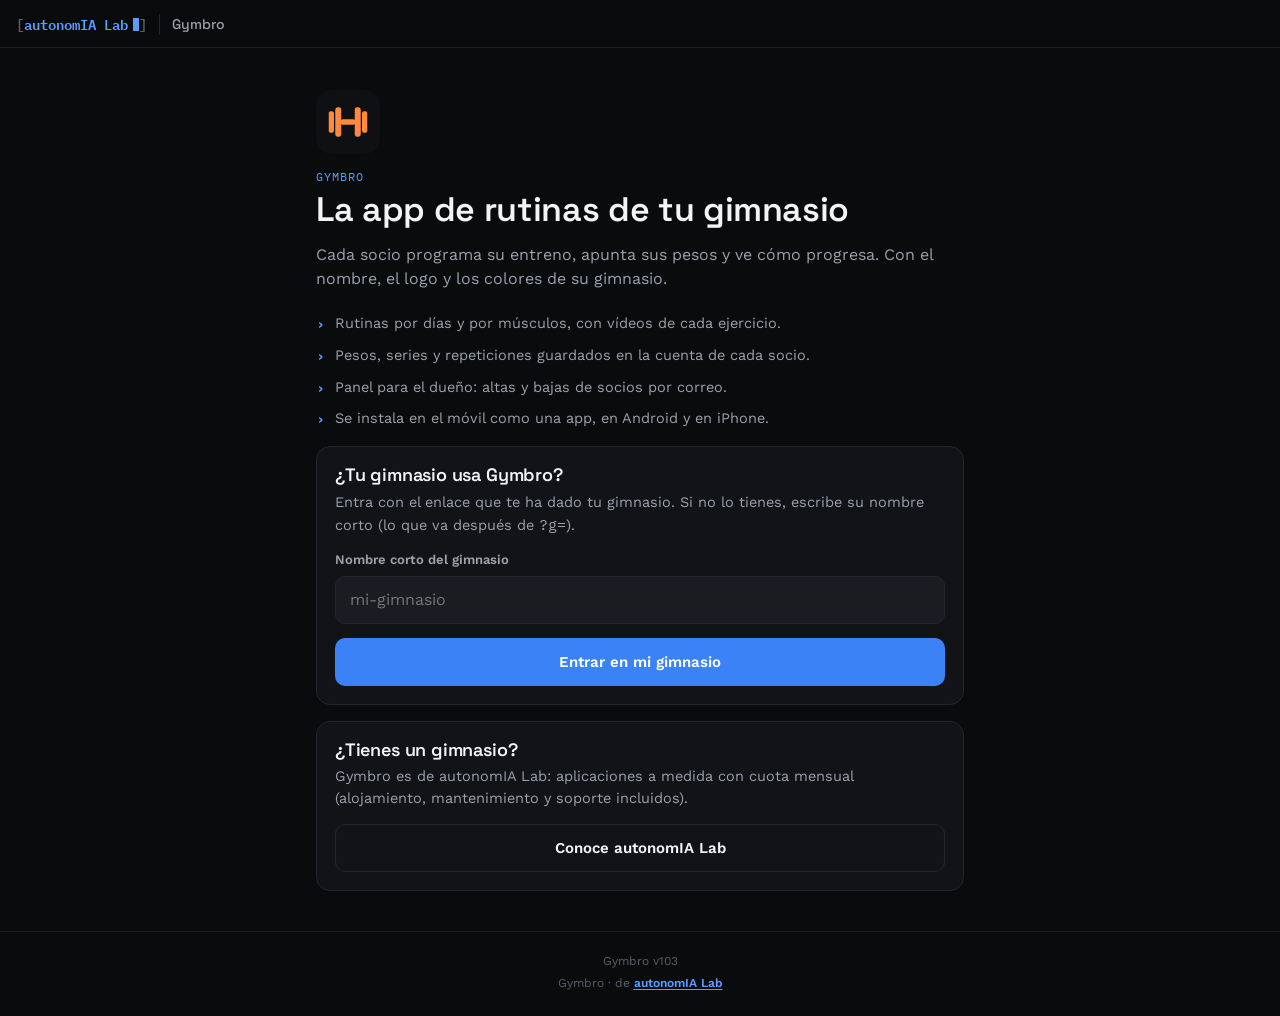
==== inicio/index.html @ 168853ab "Gymbro v103: la dirección principal abre la página de Gymbro Sin ?g= la app ya no abre War300: si el" ====
<!DOCTYPE html>
<html lang="es">
<head>
<meta charset="UTF-8">
<meta name="viewport" content="width=device-width, initial-scale=1.0, viewport-fit=cover">
<meta name="theme-color" content="#0a0b0d">
<meta name="color-scheme" content="dark">
<title>Gymbro · autonomIA Lab</title>
<meta name="description" content="Gymbro: la app de rutinas de tu gimnasio. De autonomIA Lab.">
<link rel="manifest" href="/manifest.json">
<link rel="icon" type="image/png" sizes="192x192" href="/icons/gymbro-192.png">
<link rel="apple-touch-icon" href="/icons/gymbro-192.png">
<link rel="stylesheet" href="/plataforma/plataforma.css?v=103">
<style>
  .portada{ display:flex; flex-direction:column; gap:14px; padding:18px 0 6px; }
  .portada img{ width:64px; height:64px; border-radius:16px; }
  .portada h1{ font-size:34px; }
  .portada .sub{ margin-top:0; font-size:16px; }
  .puntos{ display:flex; flex-direction:column; gap:10px; list-style:none; }
  .puntos li{ display:flex; gap:10px; color:var(--text-dim); font-size:14.5px; }
  .puntos li::before{ content:"›"; color:var(--blue-bright); font-family:var(--font-mono); font-weight:600; }
  .caja h2{ margin-bottom:6px; }
  .caja p{ color:var(--text-dim); font-size:14.5px; }
  .caja .form{ margin-top:14px; }
</style>
</head>
<body>

<!-- PÁGINA DE GYMBRO (v103): lo que se ve al abrir gymbro.autonomialab.es sin
     ?g= y sin ningún gimnasio guardado en el móvil. Estilo de autonomIA Lab. -->
<header class="cab">
  <a class="marca" href="https://www.autonomialab.es" target="_blank" rel="noopener" aria-label="autonomIA Lab">autonomIA Lab<span class="cursor" aria-hidden="true"></span></a>
  <span class="cab-producto">Gymbro</span>
</header>

<main class="app">
  <section class="vista">
    <div class="portada">
      <img src="/icons/gymbro-192.png" alt="">
      <p class="eti">Gymbro</p>
      <h1>La app de rutinas de tu gimnasio</h1>
      <p class="sub">Cada socio programa su entreno, apunta sus pesos y ve cómo progresa. Con el nombre, el logo y los colores de su gimnasio.</p>
    </div>
    <ul class="puntos">
      <li>Rutinas por días y por músculos, con vídeos de cada ejercicio.</li>
      <li>Pesos, series y repeticiones guardados en la cuenta de cada socio.</li>
      <li>Panel para el dueño: altas y bajas de socios por correo.</li>
      <li>Se instala en el móvil como una app, en Android y en iPhone.</li>
    </ul>

    <div class="caja">
      <h2>¿Tu gimnasio usa Gymbro?</h2>
      <p>Entra con el enlace que te ha dado tu gimnasio. Si no lo tienes, escribe su nombre corto (lo que va después de <span class="mono">?g=</span>).</p>
      <form class="form" id="fGimnasio" novalidate>
        <label class="campo"><span>Nombre corto del gimnasio</span><input id="gSlug" maxlength="40" autocapitalize="off" autocomplete="off" spellcheck="false" placeholder="mi-gimnasio"></label>
        <p class="error" id="gError" role="alert" hidden></p>
        <button class="btn btn-azul" type="submit" id="gIr">Entrar en mi gimnasio</button>
      </form>
    </div>

    <div class="caja">
      <h2>¿Tienes un gimnasio?</h2>
      <p>Gymbro es de autonomIA Lab: aplicaciones a medida con cuota mensual (alojamiento, mantenimiento y soporte incluidos).</p>
      <div class="form"><a class="btn btn-borde" href="https://www.autonomialab.es" target="_blank" rel="noopener">Conoce autonomIA Lab</a></div>
    </div>
  </section>
</main>

<footer class="pie">
  <span id="pVersion"></span>
  <a href="https://www.autonomialab.es" target="_blank" rel="noopener">Gymbro · de <b>autonomIA Lab</b></a>
</footer>

<script>
const VERSION = 103;
const API_URL = 'https://dorunbacwnkwdatfscri.supabase.co/rest/v1/rpc/';
const API_KEY = 'sb_publishable_PK12CcvGBEZsFT9lsLpSIA_IsP-v8iS';
const $ = id => document.getElementById(id);
$('pVersion').textContent = 'Gymbro v' + VERSION;

// Comprueba que el gimnasio existe antes de abrirlo (así no se llega a una
// app con «Este enlace no es válido»).
$('fGimnasio').addEventListener('submit', async ev => {
  ev.preventDefault();
  const slug = $('gSlug').value.trim().toLowerCase().replace(/\s+/g, '-').replace(/\.+$/, '');
  const err = $('gError'); err.hidden = true;
  if(!/^[a-z0-9][a-z0-9-]{1,39}$/.test(slug)){ err.textContent = 'Escribe el nombre corto tal como viene en el enlace (letras, números y guiones).'; err.hidden = false; return; }
  $('gIr').disabled = true;
  try{
    const res = await fetch(API_URL + 'negocio_gymbro', { method: 'POST',
      headers: { 'apikey': API_KEY, 'Content-Type': 'application/json' }, body: JSON.stringify({ p_slug: slug }) });
    if(!res.ok) throw new Error('NO');
    location.href = '/?g=' + encodeURIComponent(slug);
  }catch(e){
    err.textContent = 'No encontramos ese gimnasio. Revisa el enlace que te dieron o pregunta en tu gimnasio.'; err.hidden = false;
    $('gIr').disabled = false;
  }
});
</script>
</body>
</html>
---- plataforma/plataforma.css ----
/* =====================================================================
   PLATAFORMA DE GYMBRO (v102) · estilo de autonomIA Lab (copiado de la plataforma de MultiBar)
   Mismos colores y letras que la web de autonomIA Lab (repositorio
   AutonomIA-Lab, src/app/globals.css): fondo casi negro, acento azul,
   Space Grotesk (títulos), Work Sans (texto) e IBM Plex Mono (números y
   marca). Las letras están guardadas en la web (plataforma/fuentes/, licencia
   SIL OFL; nada se carga de Google). Móvil primero.
   ===================================================================== */
@font-face{ font-family:"Space Grotesk"; font-weight:500; font-display:swap; src:url(fuentes/space-grotesk-500-latin.woff2) format("woff2"); unicode-range:U+0000-00FF,U+0131,U+0152-0153,U+02BB-02BC,U+02C6,U+02DA,U+02DC,U+2000-206F,U+20AC,U+2122,U+2191,U+2193,U+2212,U+2215,U+FEFF,U+FFFD; }
@font-face{ font-family:"Space Grotesk"; font-weight:500; font-display:swap; src:url(fuentes/space-grotesk-500-latin-ext.woff2) format("woff2"); unicode-range:U+0100-02AF,U+0304,U+0308,U+0329,U+1E00-1E9F,U+1EF2-1EFF,U+2020,U+20A0-20AB,U+20AD-20C0,U+2113,U+2C60-2C7F,U+A720-A7FF; }
@font-face{ font-family:"Space Grotesk"; font-weight:600; font-display:swap; src:url(fuentes/space-grotesk-600-latin.woff2) format("woff2"); unicode-range:U+0000-00FF,U+0131,U+0152-0153,U+02BB-02BC,U+02C6,U+02DA,U+02DC,U+2000-206F,U+20AC,U+2122,U+2191,U+2193,U+2212,U+2215,U+FEFF,U+FFFD; }
@font-face{ font-family:"Space Grotesk"; font-weight:600; font-display:swap; src:url(fuentes/space-grotesk-600-latin-ext.woff2) format("woff2"); unicode-range:U+0100-02AF,U+0304,U+0308,U+0329,U+1E00-1E9F,U+1EF2-1EFF,U+2020,U+20A0-20AB,U+20AD-20C0,U+2113,U+2C60-2C7F,U+A720-A7FF; }
@font-face{ font-family:"Work Sans"; font-weight:400; font-display:swap; src:url(fuentes/work-sans-400-latin.woff2) format("woff2"); unicode-range:U+0000-00FF,U+0131,U+0152-0153,U+02BB-02BC,U+02C6,U+02DA,U+02DC,U+2000-206F,U+20AC,U+2122,U+2191,U+2193,U+2212,U+2215,U+FEFF,U+FFFD; }
@font-face{ font-family:"Work Sans"; font-weight:400; font-display:swap; src:url(fuentes/work-sans-400-latin-ext.woff2) format("woff2"); unicode-range:U+0100-02AF,U+0304,U+0308,U+0329,U+1E00-1E9F,U+1EF2-1EFF,U+2020,U+20A0-20AB,U+20AD-20C0,U+2113,U+2C60-2C7F,U+A720-A7FF; }
@font-face{ font-family:"Work Sans"; font-weight:600; font-display:swap; src:url(fuentes/work-sans-600-latin.woff2) format("woff2"); unicode-range:U+0000-00FF,U+0131,U+0152-0153,U+02BB-02BC,U+02C6,U+02DA,U+02DC,U+2000-206F,U+20AC,U+2122,U+2191,U+2193,U+2212,U+2215,U+FEFF,U+FFFD; }
@font-face{ font-family:"Work Sans"; font-weight:600; font-display:swap; src:url(fuentes/work-sans-600-latin-ext.woff2) format("woff2"); unicode-range:U+0100-02AF,U+0304,U+0308,U+0329,U+1E00-1E9F,U+1EF2-1EFF,U+2020,U+20A0-20AB,U+20AD-20C0,U+2113,U+2C60-2C7F,U+A720-A7FF; }
@font-face{ font-family:"IBM Plex Mono"; font-weight:400; font-display:swap; src:url(fuentes/ibm-plex-mono-400-latin.woff2) format("woff2"); }
@font-face{ font-family:"IBM Plex Mono"; font-weight:600; font-display:swap; src:url(fuentes/ibm-plex-mono-600-latin.woff2) format("woff2"); }

:root{
  --bg:#0a0b0d; --surface:#121317; --surface-2:#1a1c22; --surface-3:#212329;
  --border:#24262e; --border-soft:#1c1e24;
  --text:#f3f4f6; --text-dim:#9ba1ae; --text-faint:#5c606c;
  --blue:#3b82f6; --blue-bright:#5b9cff; --blue-soft:#132342; --blue-line:#1e3a63;
  --green:#22c55e; --green-soft:#0f2a1b; --red:#ef4444; --red-soft:#2a1213; --amber:#f5a623;
  --font-titulo:"Space Grotesk", system-ui, sans-serif;
  --font-cuerpo:"Work Sans", system-ui, sans-serif;
  --font-mono:"IBM Plex Mono", ui-monospace, monospace;
  color-scheme:dark;
}
*, *::before, *::after{ box-sizing:border-box; margin:0; padding:0; -webkit-tap-highlight-color:transparent; }
html{ background:var(--bg); }
body{ min-height:100vh; background:var(--bg); color:var(--text); font:15px/1.5 var(--font-cuerpo); -webkit-font-smoothing:antialiased; overflow-x:hidden; display:flex; flex-direction:column; }
h1, h2, h3{ font-family:var(--font-titulo); font-weight:600; line-height:1.15; letter-spacing:-.01em; }
h1{ font-size:28px; }
h2{ font-size:18px; }
a{ color:inherit; text-decoration:none; }
:focus-visible{ outline:2px solid var(--blue-bright); outline-offset:2px; }
::selection{ background:var(--blue-soft); color:#fff; }
[hidden]{ display:none !important; }
.mono{ font-family:var(--font-mono); }

/* Cabecera: [autonomIA Lab]▌  MultiBar          Salir */
.cab{ position:sticky; top:0; z-index:20; display:flex; align-items:center; gap:12px; padding:14px max(16px, env(safe-area-inset-left)) 12px; padding-top:max(14px, env(safe-area-inset-top)); background:rgba(10,11,13,.92); backdrop-filter:blur(8px); -webkit-backdrop-filter:blur(8px); border-bottom:1px solid var(--border-soft); }
.marca{ font-family:var(--font-mono); font-size:.86rem; font-weight:600; color:var(--blue-bright); white-space:nowrap; }
.marca::before{ content:"["; color:var(--text-faint); }
.marca::after{ content:"]"; color:var(--text-faint); }
.cursor{ display:inline-block; width:6px; height:13px; margin-left:5px; vertical-align:-1px; background:var(--blue-bright); animation:parpadeo 1.1s steps(1) infinite; }
@keyframes parpadeo{ 0%, 49%{ opacity:1; } 50%, 100%{ opacity:0; } }
.cab-producto{ font-family:var(--font-titulo); font-weight:500; font-size:14px; color:var(--text-dim); padding-left:12px; border-left:1px solid var(--border); }
.cab-salir{ margin-left:auto; background:none; border:1px solid var(--border); color:var(--text-dim); border-radius:999px; padding:7px 14px; font:inherit; font-size:13px; cursor:pointer; min-height:36px; }
.cab-salir:active{ background:var(--surface-2); }

.app{ flex:1; width:100%; max-width:680px; margin:0 auto; padding:24px 16px 40px; }
.vista{ display:flex; flex-direction:column; gap:16px; }
.eti{ font-family:var(--font-mono); font-size:12px; letter-spacing:.08em; text-transform:uppercase; color:var(--blue-bright); }
.eti + h1{ margin-top:-10px; }
.sub{ color:var(--text-dim); font-size:14.5px; margin-top:-6px; }
.titulo-fila{ display:flex; align-items:flex-end; justify-content:space-between; gap:12px; }
.titulo-fila .eti + h1{ margin-top:2px; }
.volver{ align-self:flex-start; background:none; border:0; color:var(--text-dim); font:inherit; font-size:14px; padding:6px 0; cursor:pointer; }

/* Cajas, campos y botones */
.caja{ background:var(--surface); border:1px solid var(--border); border-radius:14px; padding:18px; }
.form{ display:flex; flex-direction:column; gap:14px; }
.campo{ display:flex; flex-direction:column; gap:6px; font-size:13px; font-weight:600; color:var(--text-dim); }
.campo i{ font-style:normal; font-weight:400; color:var(--text-faint); }
.campo input, .campo select{ width:100%; min-height:48px; background:var(--surface-2); border:1px solid var(--border); border-radius:10px; color:var(--text); font:inherit; font-size:16px; font-weight:400; padding:0 14px; }
.campo select{ appearance:none; -webkit-appearance:none; background-image:linear-gradient(45deg, transparent 50%, var(--text-dim) 50%), linear-gradient(135deg, var(--text-dim) 50%, transparent 50%); background-position:calc(100% - 20px) 21px, calc(100% - 15px) 21px; background-size:5px 5px; background-repeat:no-repeat; padding-right:36px; }
.campo input:focus, .campo select:focus{ outline:none; border-color:var(--blue); box-shadow:0 0 0 3px rgba(59,130,246,.25); }
.campo small{ font-weight:400; font-size:12.5px; color:var(--text-faint); line-height:1.4; }
.campo small.mono{ color:var(--blue-bright); overflow-wrap:anywhere; }
.btn{ display:inline-flex; align-items:center; justify-content:center; gap:8px; min-height:48px; padding:0 20px; border-radius:10px; border:1px solid transparent; font:inherit; font-weight:600; font-size:15px; cursor:pointer; text-align:center; }
.btn:disabled{ opacity:.5; cursor:default; }
.btn-azul{ background:var(--blue); color:#fff; }
.btn-azul:active{ background:#2f6fdb; }
.btn-borde{ background:transparent; border-color:var(--border); color:var(--text); }
.btn-borde:active{ background:var(--surface-2); }
.btn-rojo{ background:transparent; border-color:rgba(239,68,68,.45); color:#ff7b7b; }
.btn-rojo.lleno{ background:var(--red); border-color:var(--red); color:#fff; }
.btn-peq{ min-height:40px; padding:0 14px; font-size:14px; }
.enlace{ background:none; border:0; color:var(--blue-bright); font:inherit; font-size:14px; padding:6px 0; cursor:pointer; align-self:center; }
.error{ color:#ff8a8a; font-size:14px; background:var(--red-soft); border:1px solid rgba(239,68,68,.3); border-radius:10px; padding:10px 12px; }
.ok{ color:#7ee2a2; font-size:14px; background:var(--green-soft); border:1px solid rgba(34,197,94,.3); border-radius:10px; padding:10px 12px; }

/* Resumen y lista de bares */
.resumen{ display:grid; grid-template-columns:repeat(3, 1fr); gap:8px; }
.dato{ background:var(--surface); border:1px solid var(--border); border-radius:12px; padding:12px; min-width:0; }
.dato b{ display:block; font-family:var(--font-mono); font-size:22px; font-weight:600; color:var(--text); line-height:1.1; white-space:nowrap; overflow:hidden; text-overflow:ellipsis; }
.dato span{ display:block; font-size:11.5px; color:var(--text-faint); margin-top:4px; letter-spacing:.02em; }
.dato.dinero b{ font-size:15px; line-height:1.62; white-space:nowrap; }
.dato.azul b{ color:var(--blue-bright); }
.lista{ display:flex; flex-direction:column; gap:10px; }
.tarjeta{ display:block; background:var(--surface); border:1px solid var(--border); border-radius:14px; padding:16px; }
.tarjeta:active{ background:var(--surface-2); }
.tarjeta.baja{ opacity:.6; }
.t-arriba{ display:flex; align-items:center; justify-content:space-between; gap:10px; }
.t-nombre{ font-family:var(--font-titulo); font-weight:600; font-size:18px; min-width:0; overflow-wrap:anywhere; }
.t-slug{ font-family:var(--font-mono); font-size:12.5px; color:var(--text-faint); margin-top:2px; overflow-wrap:anywhere; }
.t-numeros{ display:flex; flex-wrap:wrap; gap:6px 14px; margin-top:12px; font-family:var(--font-mono); font-size:13px; color:var(--text-dim); }
.t-numeros b{ color:var(--text); font-weight:600; }
.t-numeros .azul b{ color:var(--blue-bright); }
.t-ultimo{ font-size:12.5px; color:var(--text-faint); margin-top:6px; }
.chip{ flex:none; display:inline-flex; align-items:center; gap:6px; font-size:12px; font-weight:600; padding:4px 10px; border-radius:999px; background:var(--green-soft); color:#7ee2a2; border:1px solid rgba(34,197,94,.25); }
.chip::before{ content:""; width:7px; height:7px; border-radius:50%; background:var(--green); }
.chip.baja{ background:var(--surface-3); color:var(--text-dim); border-color:var(--border); }
.chip.baja::before{ background:var(--text-faint); }
.vacio{ color:var(--text-dim); text-align:center; padding:28px 12px; border:1px dashed var(--border); border-radius:14px; }

/* Ficha de un bar */
#fContenido{ display:flex; flex-direction:column; gap:22px; }
.f-cabeza{ display:flex; flex-direction:column; gap:6px; }
.f-cabeza .t-arriba h1{ min-width:0; overflow-wrap:anywhere; }
.f-meta{ font-size:13px; color:var(--text-faint); }
.f-enlaces{ display:grid; grid-template-columns:1fr 1fr; gap:8px; }
.seccion{ display:flex; flex-direction:column; gap:10px; }
.seccion > h2{ font-size:13px; font-family:var(--font-mono); font-weight:600; letter-spacing:.08em; text-transform:uppercase; color:var(--text-dim); margin-top:8px; }
.seccion > p.nota{ font-size:13px; color:var(--text-faint); margin-top:-4px; }
.numeros{ display:grid; grid-template-columns:repeat(3, 1fr); gap:8px; }
.opciones{ background:var(--surface); border:1px solid var(--border); border-radius:14px; overflow:hidden; }
.opcion{ display:flex; align-items:center; gap:14px; padding:14px 16px; border-top:1px solid var(--border-soft); cursor:pointer; }
.opcion:first-child{ border-top:0; }
.op-texto{ flex:1; min-width:0; }
.op-texto b{ display:block; font-weight:600; font-size:15px; }
.op-texto span{ display:block; font-size:13px; color:var(--text-dim); margin-top:2px; line-height:1.4; }
.op-extra{ display:flex; align-items:center; gap:8px; margin-top:8px; font-size:13px; color:var(--text-dim); }
.op-extra select{ background:var(--surface-2); border:1px solid var(--border); color:var(--text); border-radius:8px; font:inherit; min-height:36px; padding:0 8px; }
/* Interruptor */
.interruptor{ position:relative; flex:none; width:50px; height:30px; }
.interruptor input{ position:absolute; inset:0; opacity:0; margin:0; cursor:pointer; z-index:1; }
.interruptor span{ position:absolute; inset:0; border-radius:999px; background:var(--surface-3); border:1px solid var(--border); transition:background .15s, border-color .15s; }
.interruptor span::after{ content:""; position:absolute; top:3px; left:3px; width:22px; height:22px; border-radius:50%; background:var(--text-dim); transition:transform .15s, background .15s; }
.interruptor input:checked + span{ background:var(--blue); border-color:var(--blue); }
.interruptor input:checked + span::after{ transform:translateX(20px); background:#fff; }
.interruptor input:focus-visible + span{ outline:2px solid var(--blue-bright); outline-offset:2px; }
.interruptor input:disabled + span{ opacity:.5; }
.personas{ background:var(--surface); border:1px solid var(--border); border-radius:14px; overflow:hidden; }
.persona{ display:flex; align-items:center; gap:12px; padding:12px 16px; border-top:1px solid var(--border-soft); }
.persona:first-child{ border-top:0; }
.p-texto{ flex:1; min-width:0; }
.p-texto b{ display:block; font-weight:600; font-size:14.5px; overflow-wrap:anywhere; }
.p-texto span{ display:block; font-size:12.5px; color:var(--text-dim); overflow-wrap:anywhere; }
.p-rol{ font-family:var(--font-mono); font-size:11px; letter-spacing:.06em; text-transform:uppercase; color:var(--blue-bright); }
.p-pend{ color:var(--amber) !important; }
.persona .btn{ flex:none; min-height:38px; padding:0 12px; font-size:13px; }

/* Alta hecha */
.hecho-lista{ display:flex; flex-direction:column; gap:10px; font-size:14.5px; color:var(--text-dim); }
.hecho-lista b{ color:var(--text); }
.hecho-botones{ display:flex; flex-direction:column; gap:8px; margin-top:16px; }

/* Ventana para confirmar */
.velo{ position:fixed; inset:0; z-index:50; background:rgba(0,0,0,.6); display:flex; align-items:flex-end; justify-content:center; padding:16px; padding-bottom:max(16px, env(safe-area-inset-bottom)); }
.dialogo{ width:100%; max-width:440px; display:flex; flex-direction:column; gap:10px; }
.dialogo p{ color:var(--text-dim); font-size:14.5px; }
.dialogo-botones{ display:grid; grid-template-columns:1fr 1fr; gap:8px; margin-top:8px; }

.toast{ position:fixed; left:50%; bottom:max(20px, env(safe-area-inset-bottom)); transform:translateX(-50%); z-index:60; max-width:calc(100% - 32px); background:var(--surface-3); color:var(--text); border:1px solid var(--border); border-radius:12px; padding:12px 16px; font-size:14px; box-shadow:0 8px 24px rgba(0,0,0,.4); }
.toast.mal{ border-color:rgba(239,68,68,.5); color:#ffb4b4; }

.pie{ display:flex; flex-direction:column; align-items:center; gap:4px; padding:20px 16px max(24px, env(safe-area-inset-bottom)); font-size:12px; color:var(--text-faint); border-top:1px solid var(--border-soft); }
.pie a b{ color:var(--blue-bright); font-weight:600; text-decoration:underline; text-underline-offset:2px; }
.cargando{ color:var(--text-faint); text-align:center; padding:32px 0; font-family:var(--font-mono); font-size:13px; }

@media (min-width:560px){
  .hecho-botones{ flex-direction:row; }
  .velo{ align-items:center; }
}
@media (prefers-reduced-motion:reduce){
  *, *::before, *::after{ animation:none !important; transition:none !important; }
}

/* Ojo para ver la contraseña (v28) */
.con-ojo{ position:relative; display:block; }
.con-ojo input{ padding-right:52px; }
.ojo{ position:absolute; top:0; right:0; bottom:0; width:48px; display:flex; align-items:center; justify-content:center; background:none; border:0; color:var(--text-dim); cursor:pointer; padding:0; }
.ojo svg{ width:22px; height:22px; fill:none; stroke:currentColor; stroke-width:2; stroke-linecap:round; stroke-linejoin:round; }
.ojo:active{ color:var(--text); }


/* Aspecto de cada gimnasio (v102) */
.vista-previa{ border-radius:14px; padding:20px 18px; border:1px solid var(--border); display:flex; flex-direction:column; gap:4px; font-family:system-ui, sans-serif; }
.vista-previa img{ width:56px; height:56px; border-radius:14px; object-fit:cover; margin-bottom:10px; }
.vp-nombre{ font-size:13px; letter-spacing:.5px; }
.vp-titulo{ font-size:26px; font-weight:800; line-height:1.1; }
.vp-lema{ font-size:13px; font-style:italic; }
.vp-dias{ display:flex; gap:6px; margin-top:12px; flex-wrap:wrap; }
.vp-dias span{ font-size:12.5px; font-weight:700; padding:6px 11px; border-radius:999px; }
.logo-fila{ display:flex; align-items:center; gap:14px; }
.logo-ver{ width:64px; height:64px; border-radius:14px; object-fit:cover; background:var(--surface-2); border:1px solid var(--border); flex:none; }
.logo-botones{ display:flex; gap:8px; flex-wrap:wrap; }
.temas{ display:grid; grid-template-columns:repeat(3, minmax(0, 1fr)); gap:8px; }
.tema{ display:flex; flex-direction:column; align-items:flex-start; gap:6px; padding:10px; background:var(--surface-2); border:1px solid var(--border); border-radius:10px; color:var(--text); font:inherit; cursor:pointer; text-align:left; min-width:0; }
.tema.activo{ border-color:var(--blue); box-shadow:0 0 0 2px rgba(59,130,246,.35); }
.tema-puntos{ display:flex; gap:3px; }
.tema-puntos i{ width:14px; height:14px; border-radius:50%; border:1px solid rgba(255,255,255,.18); }
.tema-nombre{ font-size:12px; font-weight:400; color:var(--text-dim); overflow:hidden; text-overflow:ellipsis; white-space:nowrap; max-width:100%; }
.colores{ display:grid; grid-template-columns:repeat(4, minmax(0, 1fr)); gap:8px; }
.colores .campo input[type=color]{ padding:4px; min-height:44px; cursor:pointer; }
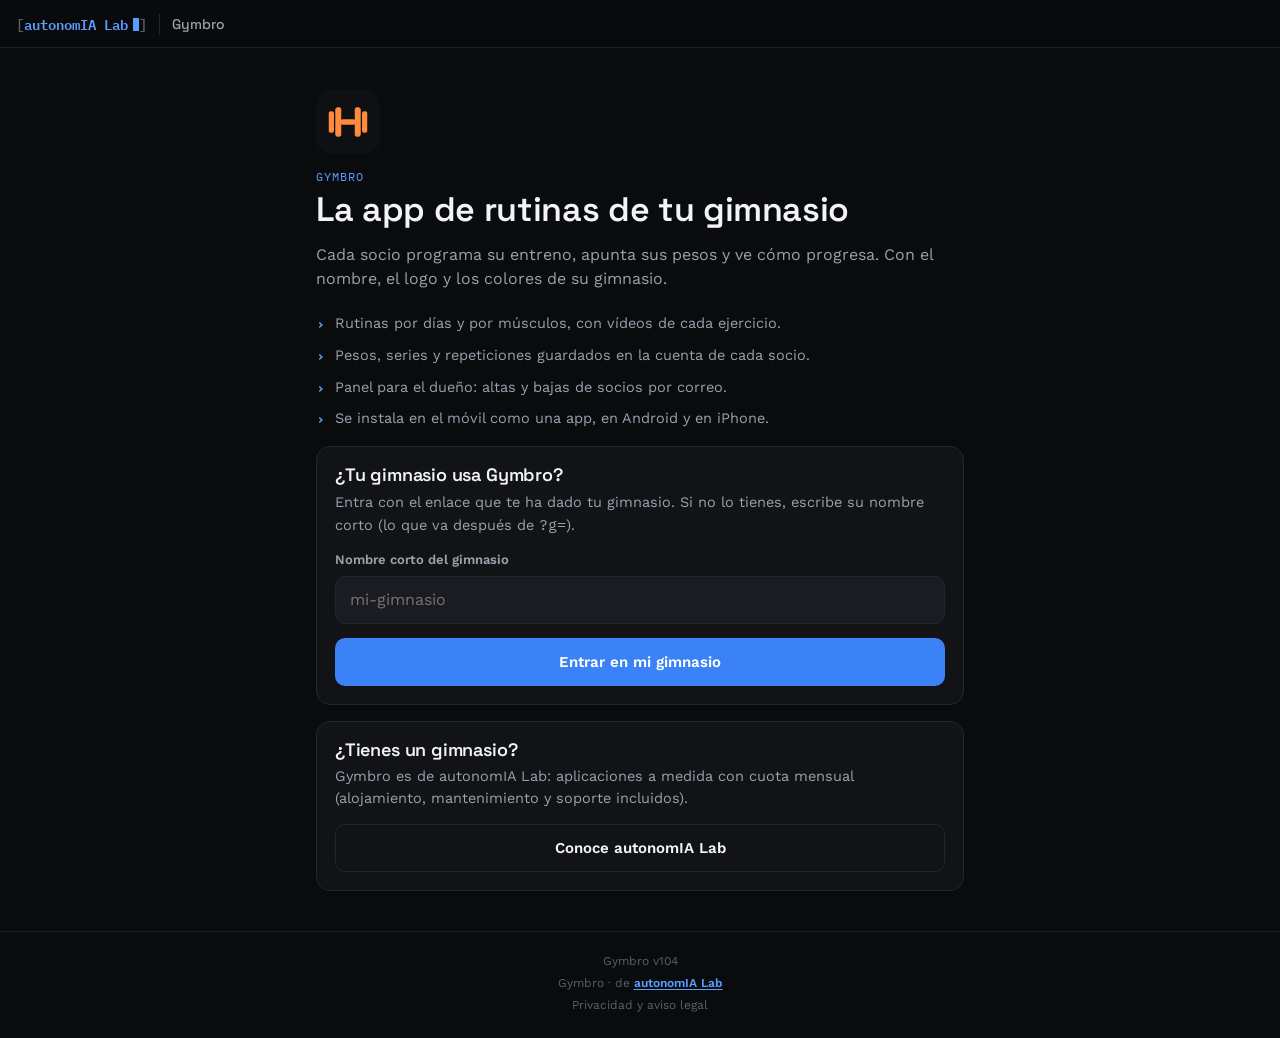
==== commit e7d2f7a7: "Gymbro v104 (en curso): privacidad y aviso legal de cada gimnasio Página /legal/ por gimnasio, casil" ====
--- a/inicio/index.html
+++ b/inicio/index.html
@@ -69,10 +69,11 @@
 <footer class="pie">
   <span id="pVersion"></span>
   <a href="https://www.autonomialab.es" target="_blank" rel="noopener">Gymbro · de <b>autonomIA Lab</b></a>
+  <a href="/legal/">Privacidad y aviso legal</a>
 </footer>
 
 <script>
-const VERSION = 103;
+const VERSION = 104;
 const API_URL = 'https://dorunbacwnkwdatfscri.supabase.co/rest/v1/rpc/';
 const API_KEY = 'sb_publishable_PK12CcvGBEZsFT9lsLpSIA_IsP-v8iS';
 const $ = id => document.getElementById(id);
--- a/plataforma/plataforma.css
+++ b/plataforma/plataforma.css
@@ -1,5 +1,5 @@
 /* =====================================================================
-   PLATAFORMA DE GYMBRO (v102) · estilo de autonomIA Lab (copiado de la plataforma de MultiBar)
+   PLATAFORMA DE GYMBRO (v104) · estilo de autonomIA Lab (copiado de la plataforma de MultiBar)
    Mismos colores y letras que la web de autonomIA Lab (repositorio
    AutonomIA-Lab, src/app/globals.css): fondo casi negro, acento azul,
    Space Grotesk (títulos), Work Sans (texto) e IBM Plex Mono (números y
@@ -197,3 +197,7 @@
 .tema-nombre{ font-size:12px; font-weight:400; color:var(--text-dim); overflow:hidden; text-overflow:ellipsis; white-space:nowrap; max-width:100%; }
 .colores{ display:grid; grid-template-columns:repeat(4, minmax(0, 1fr)); gap:8px; }
 .colores .campo input[type=color]{ padding:4px; min-height:44px; cursor:pointer; }
+
+/* Datos legales (v104) */
+.enlace-nota{ color:var(--blue-bright); text-decoration:underline; text-underline-offset:2px; }
+.f-cabeza .error{ margin-top:10px; }
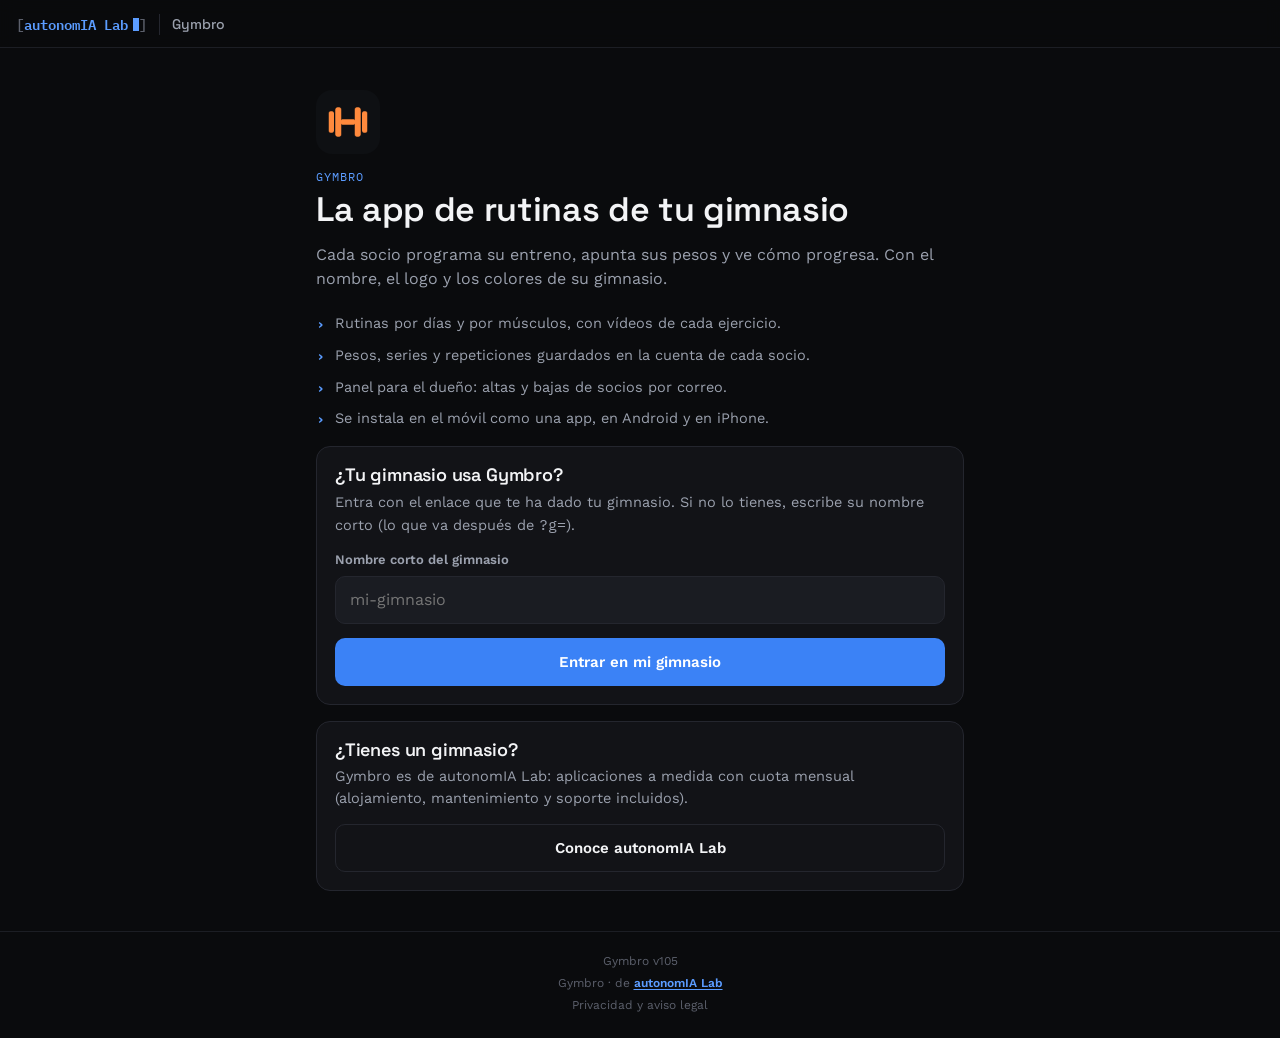
==== commit 9dcec036: "Gymbro v105: letras en la web (sin Google Fonts) y pie con versión y firma Archivo y Archivo Black g" ====
--- a/inicio/index.html
+++ b/inicio/index.html
@@ -73,7 +73,7 @@
 </footer>
 
 <script>
-const VERSION = 104;
+const VERSION = 105;
 const API_URL = 'https://dorunbacwnkwdatfscri.supabase.co/rest/v1/rpc/';
 const API_KEY = 'sb_publishable_PK12CcvGBEZsFT9lsLpSIA_IsP-v8iS';
 const $ = id => document.getElementById(id);
